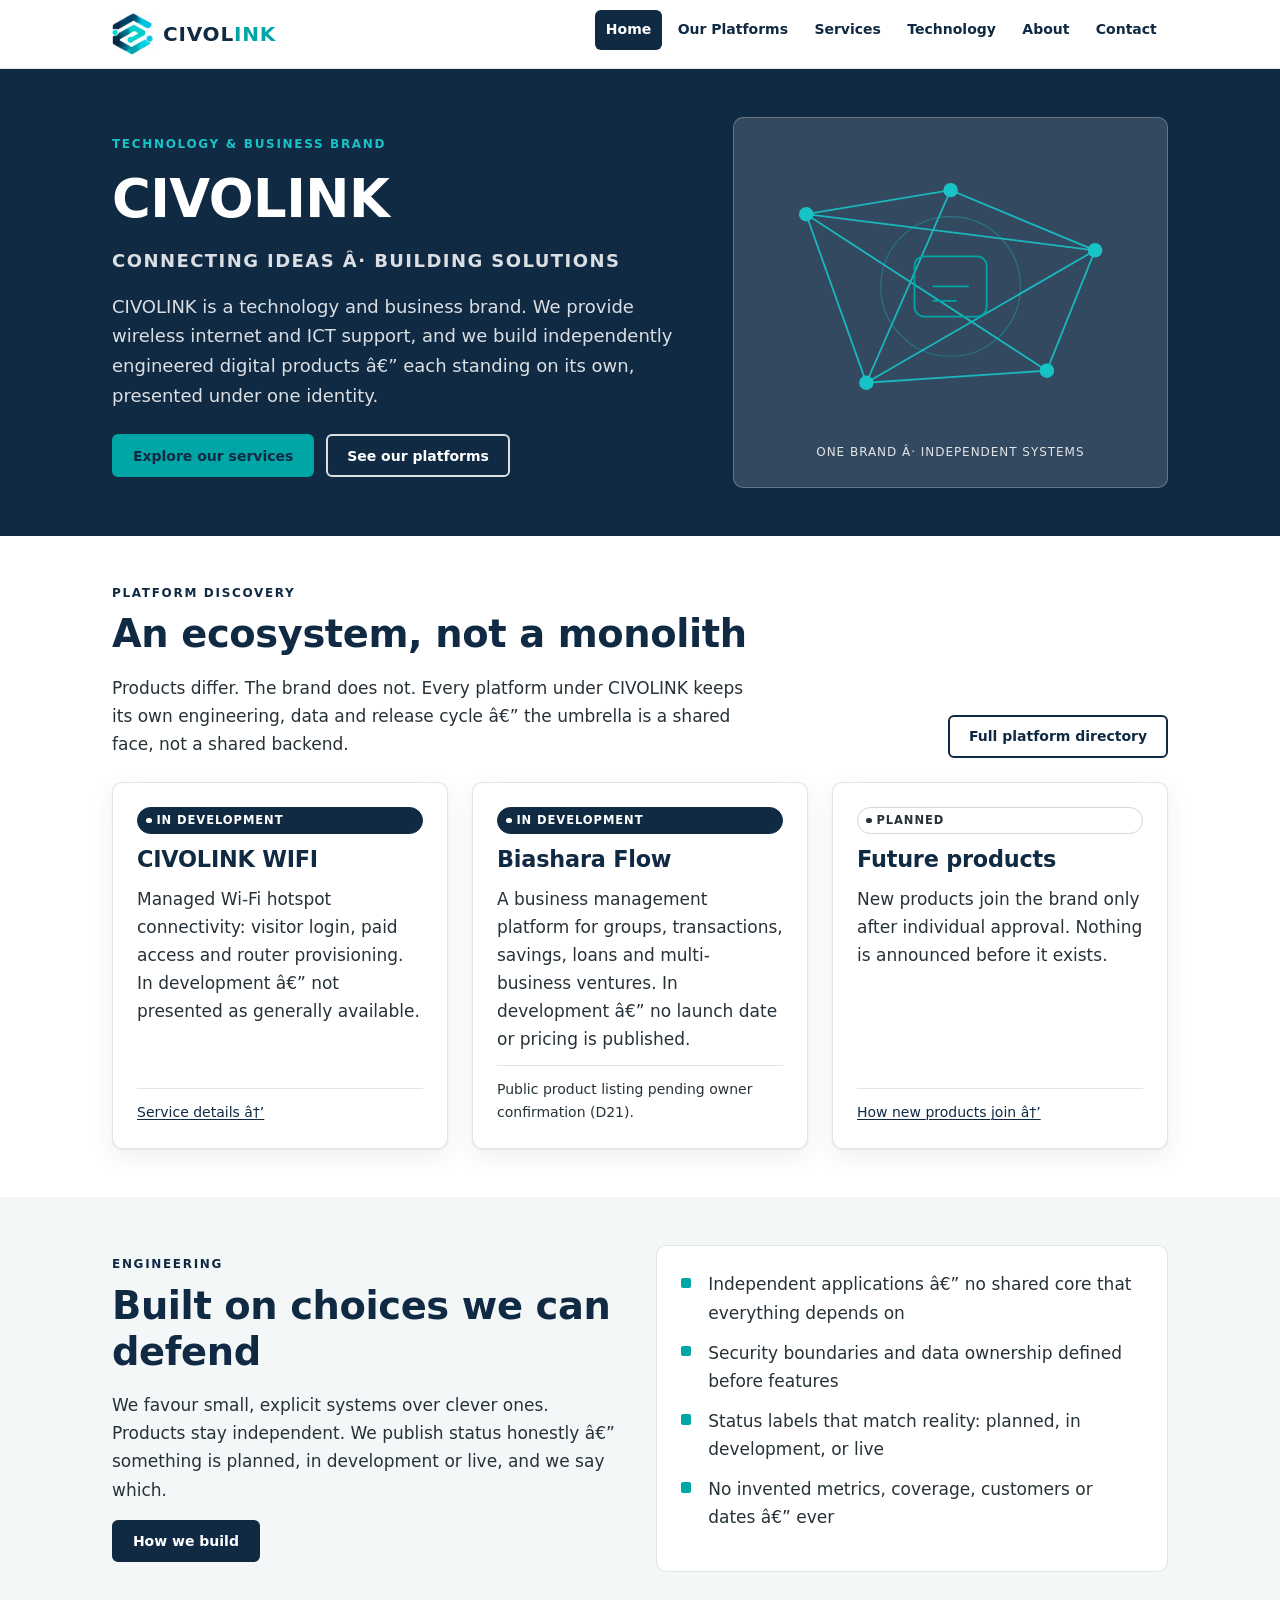
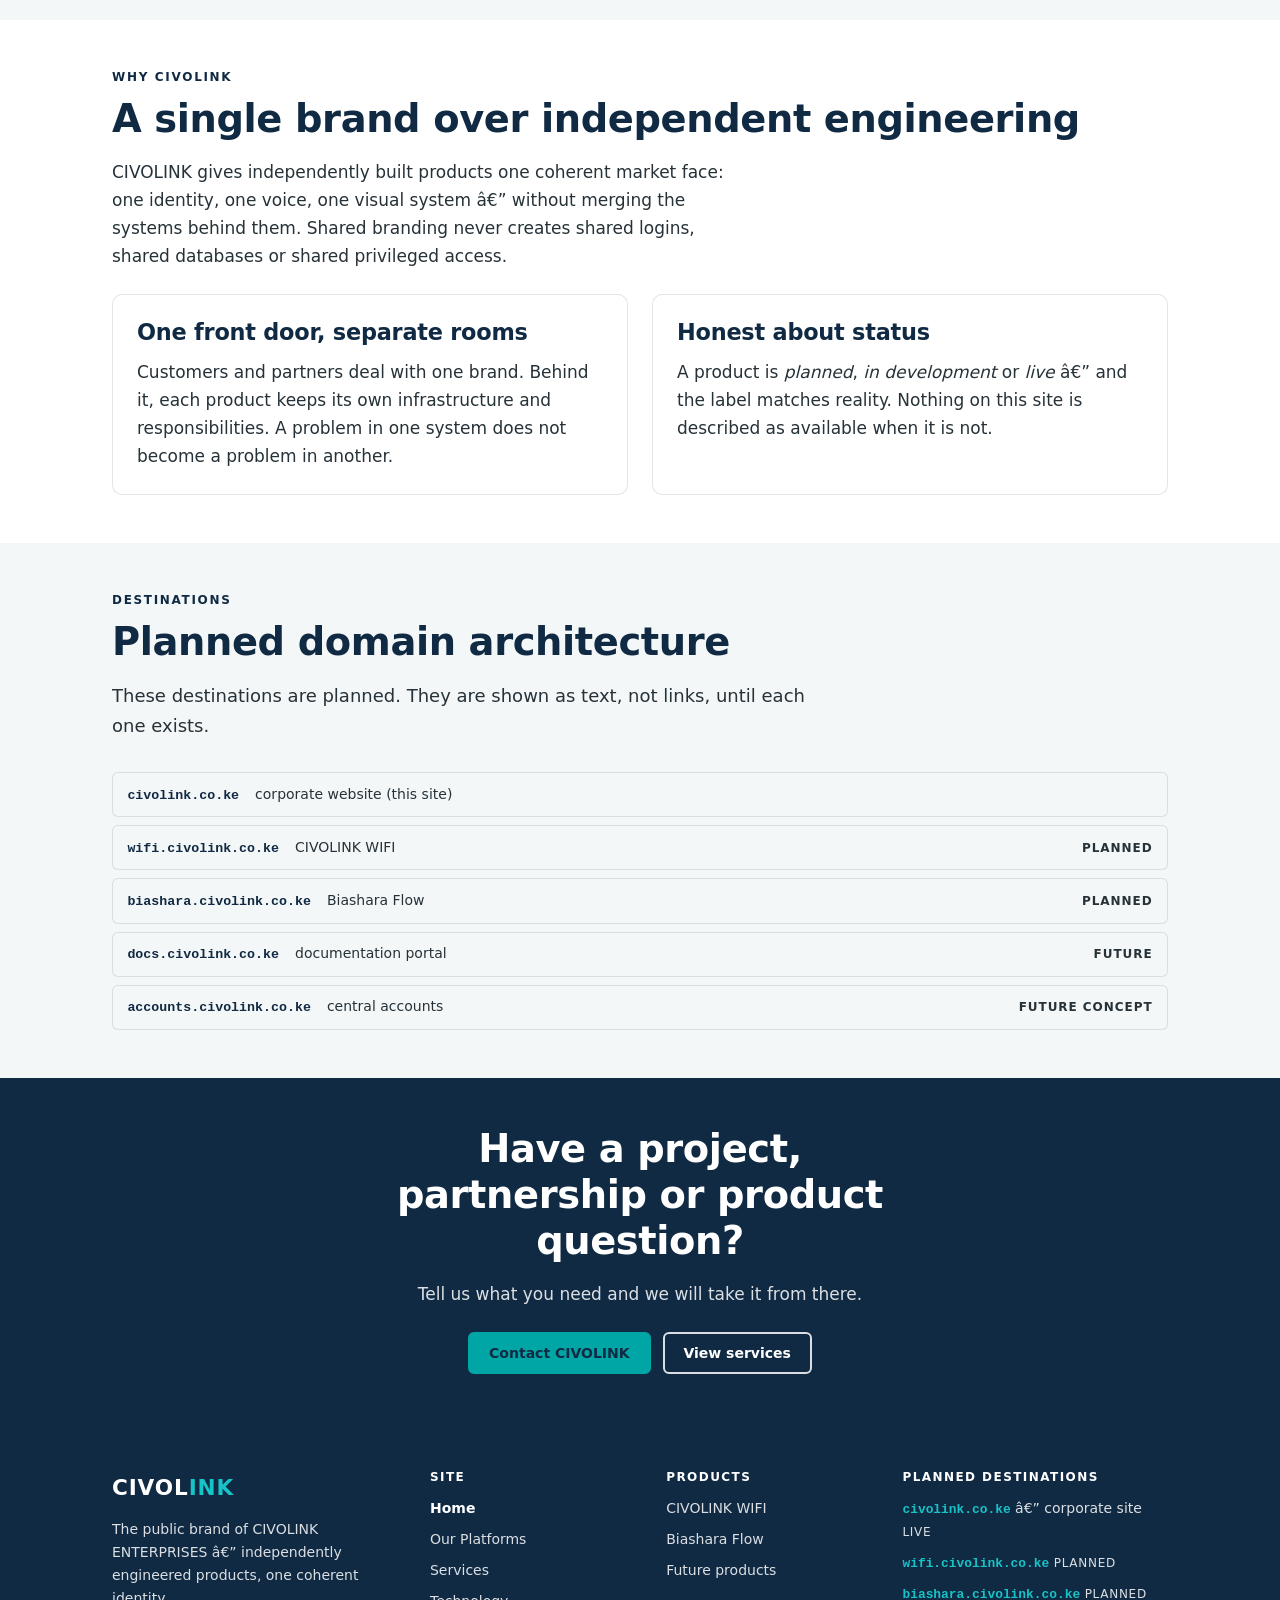
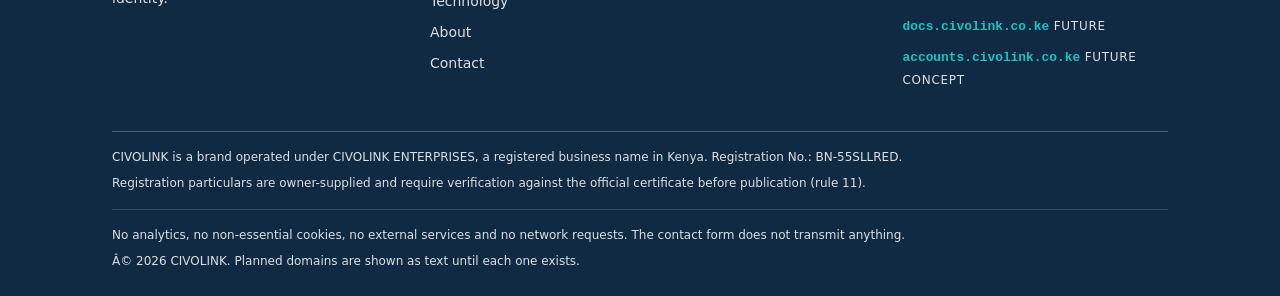
==== website/index.html @ 51e98f4a "Initial commit: CIVOLINK Corporate Website MVP" ====
﻿<!DOCTYPE html>
<!-- 2026-11-16: hostname family updated to the adopted civolink.co.ke base per the D17 adoption addendum (WIFI docs/OWNER_DECISIONS_REGISTER.md); hostnames remain styled text, not links, and no hostname is claimed to resolve. -->
<html lang="en">
<head>
  <meta charset="utf-8">
  <meta name="viewport" content="width=device-width, initial-scale=1">
  <title>CIVOLINK â€” CONNECTING IDEAS Â· BUILDING SOLUTIONS</title>
  <meta name="description" content="CIVOLINK is a technology and business brand: wireless internet and ICT support, plus independently engineered digital products under one coherent identity.">
  <link rel="stylesheet" href="assets/css/styles.css">
</head>
<body>
  <a class="skip-link" href="#main">Skip to content</a>

  <header class="site-header">
    <div class="container site-header__inner">
      <a class="brand" href="index.html">
        <img class="brand__logo" src="assets/logos/CIVOLINK_Mark.png" alt="" width="201" height="206">
        <span class="brand__wordmark">CIVOL<span>INK</span></span>
      </a>
      <button class="nav-toggle" type="button" data-nav-toggle aria-expanded="false" aria-controls="primary-nav">
        <span></span><span></span><span></span>
        <span class="visually-hidden">Menu</span>
      </button>
      <nav class="site-nav" id="primary-nav" aria-label="Primary">
        <ul>
          <li><a href="index.html" aria-current="page">Home</a></li>
          <li><a href="our-platforms.html">Our Platforms</a></li>
          <li><a href="services.html">Services</a></li>
          <li><a href="technology.html">Technology</a></li>
          <li><a href="about.html">About</a></li>
          <li><a href="contact.html">Contact</a></li>
        </ul>
      </nav>
    </div>
  </header>

  <main id="main" tabindex="-1">

    <!-- ============ HERO ============ -->
    <section class="hero hero--navy" aria-labelledby="hero-title">
      <div class="container hero__grid">
        <div>
          <span class="hero__eyebrow">Technology &amp; business brand</span>
          <h1 id="hero-title">CIVOLINK</h1>
          <p class="hero__tagline">CONNECTING IDEAS Â· BUILDING SOLUTIONS</p>
          <p class="hero__lead">CIVOLINK is a technology and business brand. We provide wireless internet and ICT support, and we build independently engineered digital products â€” each standing on its own, presented under one identity.</p>
          <div class="hero__actions">
            <a class="btn btn--accent" href="services.html">Explore our services</a>
            <a class="btn btn--ghost-light" href="our-platforms.html">See our platforms</a>
          </div>
        </div>
        <div class="hero__panel" aria-hidden="true">
          <!-- decorative network motif (abstract geometry â€” not logo artwork) -->
          <svg viewBox="0 0 320 240" role="presentation" focusable="false" style="width:100%;height:auto;display:block;">
            <g fill="none" stroke="#18C3C8" stroke-width="1.5" opacity="0.9">
              <path d="M40 60 L160 40 L280 90 L240 190 L90 200 Z"/>
              <path d="M40 60 L240 190 M160 40 L90 200 M280 90 L90 200 M40 60 L280 90"/>
            </g>
            <g fill="#18C3C8">
              <circle cx="40" cy="60" r="6"/><circle cx="160" cy="40" r="6"/>
              <circle cx="280" cy="90" r="6"/><circle cx="240" cy="190" r="6"/>
              <circle cx="90" cy="200" r="6"/>
            </g>
            <g fill="none" stroke="#00A6A6" stroke-width="1.5">
              <rect x="130" y="95" width="60" height="50" rx="8"/>
              <path d="M145 120 h30 M145 132 h20"/>
            </g>
            <circle cx="160" cy="120" r="58" fill="none" stroke="#18C3C8" stroke-width="1" opacity="0.35"/>
          </svg>
          <p class="muted text-center" style="margin:0.75rem 0 0;font-size:0.75rem;letter-spacing:0.08em;text-transform:uppercase;">One brand Â· independent systems</p>
        </div>
      </div>
    </section>

    <!-- ============ ECOSYSTEM ============ -->
    <section class="section" aria-labelledby="eco-title">
      <div class="container">
        <div class="section__head">
          <div>
            <span class="eyebrow">Platform discovery</span>
            <h2 id="eco-title">An ecosystem, not a monolith</h2>
            <p>Products differ. The brand does not. Every platform under CIVOLINK keeps its own engineering, data and release cycle â€” the umbrella is a shared face, not a shared backend.</p>
          </div>
          <a class="btn btn--ghost" href="our-platforms.html">Full platform directory</a>
        </div>
        <div class="grid grid--3">
          <article class="card">
            <span class="badge badge--dev">In development</span>
            <h3>CIVOLINK WIFI</h3>
            <p>Managed Wi-Fi hotspot connectivity: visitor login, paid access and router provisioning. In development â€” not presented as generally available.</p>
            <div class="card__footer"><a href="services.html#civoli-wifi">Service details â†’</a></div>
          </article>
          <article class="card">
            <span class="badge badge--dev">In development</span>
            <h3>Biashara Flow</h3>
            <p>A business management platform for groups, transactions, savings, loans and multi-business ventures. In development â€” no launch date or pricing is published.</p>
            <div class="card__footer"><span class="muted">Public product listing pending owner confirmation (D21).</span></div>
          </article>
          <article class="card">
            <span class="badge badge--planned">Planned</span>
            <h3>Future products</h3>
            <p>New products join the brand only after individual approval. Nothing is announced before it exists.</p>
            <div class="card__footer"><a href="our-platforms.html#future-products">How new products join â†’</a></div>
          </article>
        </div>
      </div>
    </section>

    <!-- ============ ENGINEERING ============ -->
    <section class="section section--cloud" aria-labelledby="tech-title">
      <div class="container split">
        <div>
          <span class="eyebrow">Engineering</span>
          <h2 id="tech-title">Built on choices we can defend</h2>
          <p>We favour small, explicit systems over clever ones. Products stay independent. We publish status honestly â€” something is planned, in development or live, and we say which.</p>
          <a class="btn btn--primary" href="technology.html">How we build</a>
        </div>
        <div class="split__media">
          <ul class="checks">
            <li>Independent applications â€” no shared core that everything depends on</li>
            <li>Security boundaries and data ownership defined before features</li>
            <li>Status labels that match reality: planned, in development, or live</li>
            <li>No invented metrics, coverage, customers or dates â€” ever</li>
          </ul>
        </div>
      </div>
    </section>

    <!-- ============ INDEPENDENCE ============ -->
    <section class="section" aria-labelledby="why-title">
      <div class="container">
        <div class="section__head">
          <div>
            <span class="eyebrow">Why CIVOLINK</span>
            <h2 id="why-title">A single brand over independent engineering</h2>
            <p>CIVOLINK gives independently built products one coherent market face: one identity, one voice, one visual system â€” without merging the systems behind them. Shared branding never creates shared logins, shared databases or shared privileged access.</p>
          </div>
        </div>
        <div class="grid grid--2">
          <article class="card card--flat">
            <h3>One front door, separate rooms</h3>
            <p>Customers and partners deal with one brand. Behind it, each product keeps its own infrastructure and responsibilities. A problem in one system does not become a problem in another.</p>
          </article>
          <article class="card card--flat">
            <h3>Honest about status</h3>
            <p>A product is <em>planned</em>, <em>in development</em> or <em>live</em> â€” and the label matches reality. Nothing on this site is described as available when it is not.</p>
          </article>
        </div>
      </div>
    </section>

    <!-- ============ PLANNED DOMAINS ============ -->
    <section class="section section--cloud" aria-labelledby="domains-title">
      <div class="container">
        <div class="section__intro">
          <span class="eyebrow">Destinations</span>
          <h2 id="domains-title">Planned domain architecture</h2>
          <p>These destinations are planned. They are shown as text, not links, until each one exists.</p>
        </div>
        <ul class="domains">
          <li><code>civolink.co.ke</code> <span>corporate website (this site)</span></li>
          <li><code>wifi.civolink.co.ke</code> <span>CIVOLINK WIFI</span> <span class="domain-state">planned</span></li>
          <li><code>biashara.civolink.co.ke</code> <span>Biashara Flow</span> <span class="domain-state">planned</span></li>
          <li><code>docs.civolink.co.ke</code> <span>documentation portal</span> <span class="domain-state">future</span></li>
          <li><code>accounts.civolink.co.ke</code> <span>central accounts</span> <span class="domain-state">future concept</span></li>
        </ul>
      </div>
    </section>

    <!-- ============ CTA ============ -->
    <section class="cta-band" aria-labelledby="cta-title">
      <div class="container">
        <h2 id="cta-title">Have a project, partnership or product question?</h2>
        <p>Tell us what you need and we will take it from there.</p>
        <div class="cta-band__actions">
          <a class="btn btn--accent" href="contact.html">Contact CIVOLINK</a>
          <a class="btn btn--ghost-light" href="services.html">View services</a>
        </div>
      </div>
    </section>

  </main>

  <footer class="site-footer">
    <div class="container">
      <div class="footer-grid">
        <div class="footer-brand">
          <span class="brand__wordmark">CIVOL<span>INK</span></span>
          <p>The public brand of CIVOLINK ENTERPRISES â€” independently engineered products, one coherent identity.</p>
        </div>
        <div>
          <h3>Site</h3>
          <ul class="footer-links">
            <li><a href="index.html" aria-current="page">Home</a></li>
            <li><a href="our-platforms.html">Our Platforms</a></li>
            <li><a href="services.html">Services</a></li>
            <li><a href="technology.html">Technology</a></li>
            <li><a href="about.html">About</a></li>
            <li><a href="contact.html">Contact</a></li>
          </ul>
        </div>
        <div>
          <h3>Products</h3>
          <ul class="footer-links">
            <li><a href="services.html#civoli-wifi">CIVOLINK WIFI</a></li>
            <li><a href="services.html#biashara-flow">Biashara Flow</a></li>
            <li><a href="services.html#future-products">Future products</a></li>
          </ul>
        </div>
        <div>
          <h3>Planned destinations</h3>
          <ul class="footer-domains">
            <li><span class="domain-ref">civolink.co.ke</span> â€” corporate site <span class="domain-state">live</span></li>
            <li><span class="domain-ref">wifi.civolink.co.ke</span> <span class="domain-state">planned</span></li>
            <li><span class="domain-ref">biashara.civolink.co.ke</span> <span class="domain-state">planned</span></li>
            <li><span class="domain-ref">docs.civolink.co.ke</span> <span class="domain-state">future</span></li>
            <li><span class="domain-ref">accounts.civolink.co.ke</span> <span class="domain-state">future concept</span></li>
          </ul>
        </div>
      </div>
      <div class="footer-identity">
        <p>CIVOLINK is a brand operated under CIVOLINK ENTERPRISES, a registered business name in Kenya. Registration No.: BN-55SLLRED.</p>
        <p>Registration particulars are owner-supplied and require verification against the official certificate before publication (rule 11).</p>
      </div>
      <div class="footer-note">
        <p>No analytics, no non-essential cookies, no external services and no network requests. The contact form does not transmit anything.</p>
        <p>Â© <span data-year>2026</span> CIVOLINK. Planned domains are shown as text until each one exists.</p>
      </div>
    </div>
  </footer>

  <script src="assets/js/main.js"></script>
</body>
</html>
---- website/assets/css/styles.css ----
/* ============================================================
   CIVOLINK corporate website prototype — shared stylesheet
   U-003.0 · docs/umbrella-prototype/
   Palette: brand guidelines §9 (six owner-approved colours only).
   Contrast pairings: brand guidelines §21 (measured ratios).
   Neutrals/opacity: brand guidelines §10.3 (permitted techniques).
   Typography: system stack — no corporate font approved (§15).
   ============================================================ */

:root {
  /* --- approved brand palette (§9) --- */
  --navy: #102A43;
  --teal: #00A6A6;
  --cyan: #18C3C8;
  --graphite: #263238;
  --cloud: #F4F7F8;
  --white: #FFFFFF;

  /* --- permitted neutral/opacity techniques (§10.3) --- */
  --navy-08: rgba(16, 42, 67, 0.08);
  --navy-12: rgba(16, 42, 67, 0.12);
  --navy-40: rgba(16, 42, 67, 0.40);
  --white-85: rgba(255, 255, 255, 0.85); /* secondary text on navy — ~11:1, passes §21 */
  --white-15: rgba(255, 255, 255, 0.15);
  --white-25: rgba(255, 255, 255, 0.25);
  /* single desaturated grey scale derived from Graphite — table rules, disabled, borders only */
  --grey-100: #EEF1F4;
  --grey-200: #E2E7EC;
  --grey-300: #D0D7DE;
  --grey-500: #8A939E;

  /* --- type --- */
  --font-sans: system-ui, -apple-system, "Segoe UI", Roboto, "Helvetica Neue", Arial, sans-serif;
  --fs-xs: 0.75rem;
  --fs-sm: 0.875rem;
  --fs-base: 1.0625rem;
  --fs-md: 1.125rem;
  --fs-lg: clamp(1.2rem, 1.08rem + 0.5vw, 1.4rem);
  --fs-xl: clamp(1.45rem, 1.25rem + 0.9vw, 1.85rem);
  --fs-2xl: clamp(1.7rem, 1.35rem + 1.6vw, 2.4rem);
  --fs-3xl: clamp(2.1rem, 1.55rem + 2.4vw, 3.3rem);

  /* --- space / layout --- */
  --sp-1: 0.25rem;
  --sp-2: 0.5rem;
  --sp-3: 0.75rem;
  --sp-4: 1rem;
  --sp-5: 1.5rem;
  --sp-6: 2rem;
  --sp-7: 3rem;
  --sp-8: 4rem;
  --radius: 10px;
  --radius-sm: 6px;
  --shadow: 0 1px 2px rgba(16, 42, 67, 0.06), 0 8px 24px rgba(16, 42, 67, 0.07);
  --container: 70rem; /* 1120px */
  --header-h: 4.25rem;
}

/* ---------- reset ---------- */
*, *::before, *::after { box-sizing: border-box; }
html { scroll-behavior: smooth; }
@media (prefers-reduced-motion: reduce) {
  html { scroll-behavior: auto; }
  *, *::before, *::after { animation-duration: 0.01ms !important; transition-duration: 0.01ms !important; }
}
body {
  margin: 0;
  font-family: var(--font-sans);
  font-size: var(--fs-base);
  line-height: 1.65;
  color: var(--graphite);
  background: var(--white);
  -webkit-font-smoothing: antialiased;
}
img { max-width: 100%; height: auto; display: block; }
a { color: var(--navy); text-decoration-thickness: 1px; text-underline-offset: 2px; } /* U-003.1: navy (14.64:1) replaces teal (3.00:1) — WCAG 1.4.3 + §21 */
a:hover { color: var(--navy); text-decoration-thickness: 2px; }
h1, h2, h3, h4 { color: var(--navy); line-height: 1.2; margin: 0 0 var(--sp-4); font-weight: 700; letter-spacing: -0.01em; }
h1 { font-size: var(--fs-3xl); }
h2 { font-size: var(--fs-2xl); }
h3 { font-size: var(--fs-xl); }
h4 { font-size: var(--fs-lg); }
p { margin: 0 0 var(--sp-4); }
ul, ol { margin: 0 0 var(--sp-4); padding-left: 1.25em; }
li { margin-bottom: var(--sp-2); }
strong { color: var(--navy); }
.site-footer strong, .cta-band strong, .hero--navy strong,
.section--navy strong, .card--navy strong { color: var(--white); }
hr { border: 0; border-top: 1px solid var(--navy-12); margin: var(--sp-6) 0; }

/* focus: teal ring + navy outline (§21.2 rule 5) */
:focus-visible {
  outline: 2px solid var(--navy);
  outline-offset: 2px;
  box-shadow: 0 0 0 4px rgba(0, 166, 166, 0.55);
  border-radius: 3px;
}

.skip-link {
  position: absolute; left: var(--sp-4); top: -100px; z-index: 200;
  background: var(--navy); color: var(--white);
  padding: var(--sp-2) var(--sp-4); border-radius: 0 0 var(--radius-sm) var(--radius-sm);
  font-weight: 600; text-decoration: none;
}
.skip-link:focus { top: 0; color: var(--white); }

.container { max-width: var(--container); margin-inline: auto; padding-inline: var(--sp-4); }
@media (min-width: 48rem) { .container { padding-inline: var(--sp-6); } }

/* ---------- header / navigation ---------- */
.site-header {
  position: sticky; top: 0; z-index: 100;
  background: var(--white);
  border-bottom: 1px solid var(--navy-12);
}
.site-header__inner {
  display: flex; align-items: center; justify-content: space-between;
  gap: var(--sp-4); min-height: var(--header-h);
}
.brand { display: flex; align-items: center; gap: 0.65rem; text-decoration: none; flex-shrink: 0; }
.brand__logo { height: 2.6rem; width: auto; } /* provisional PNG (white bg blends on white header) */
.brand__wordmark {
  font-weight: 800; font-size: 1.25rem; letter-spacing: 0.04em;
  color: var(--navy); display: none;
}
.brand__wordmark span { color: var(--teal); }
@media (min-width: 30rem) { .brand__wordmark { display: inline; } }

.site-nav ul { display: flex; gap: var(--sp-1); list-style: none; margin: 0; padding: 0; }
.site-nav a {
  display: block; padding: 0.5rem 0.7rem; border-radius: var(--radius-sm);
  color: var(--navy); text-decoration: none; font-weight: 600; font-size: var(--fs-sm);
}
.site-nav a:hover { background: var(--navy-08); color: var(--navy); }
.site-nav a[aria-current="page"] { background: var(--navy); color: var(--white); }
.site-nav a[aria-current="page"]:hover { color: var(--white); }

.nav-toggle {
  display: inline-flex; flex-direction: column; justify-content: center; gap: 5px;
  width: 2.75rem; height: 2.75rem; padding: 0.6rem;
  background: var(--cloud); border: 1px solid var(--navy-12); border-radius: var(--radius-sm);
  cursor: pointer;
}
.nav-toggle span { display: block; height: 2px; background: var(--navy); border-radius: 1px; transition: transform .2s, opacity .2s; }
.nav-toggle[aria-expanded="true"] span:nth-child(1) { transform: translateY(7px) rotate(45deg); }
.nav-toggle[aria-expanded="true"] span:nth-child(2) { opacity: 0; }
.nav-toggle[aria-expanded="true"] span:nth-child(3) { transform: translateY(-7px) rotate(-45deg); }

@media (max-width: 51.99rem) {
  .site-nav {
    position: absolute; left: 0; right: 0; top: 100%;
    background: var(--white); border-bottom: 1px solid var(--navy-12);
    box-shadow: var(--shadow);
    display: none;
  }
  .site-nav.is-open { display: block; }
  .site-nav ul { flex-direction: column; gap: 0; padding: var(--sp-2) var(--sp-4) var(--sp-4); }
  .site-nav a { padding: 0.8rem 0.75rem; font-size: var(--fs-base); }
}
@media (min-width: 52rem) {
  .nav-toggle { display: none; }
}

/* ---------- hero variants ---------- */
.hero { padding: var(--sp-7) 0; position: relative; overflow: hidden; }
.hero--navy { background: var(--navy); color: var(--white); }
.hero--navy h1, .hero--navy h2 { color: var(--white); }
.hero--navy p { color: var(--white-85); }
.hero--light { background: var(--cloud); border-bottom: 1px solid var(--navy-12); }
.hero__grid { display: grid; gap: var(--sp-6); align-items: center; }
@media (min-width: 52rem) {
  .hero__grid { grid-template-columns: 1.15fr 0.85fr; }
  .hero--single .hero__grid { grid-template-columns: 1fr; max-width: 46rem; }
}
.hero__eyebrow {
  display: inline-block; font-size: var(--fs-xs); font-weight: 700;
  letter-spacing: 0.14em; text-transform: uppercase; color: var(--cyan);
  margin-bottom: var(--sp-3);
}
.hero--light .hero__eyebrow { color: var(--navy); } /* U-003.1: navy on cloud 13.6:1 replaces teal 2.79:1 */
.hero__tagline {
  font-size: var(--fs-md); font-weight: 700; letter-spacing: 0.08em;
  color: var(--cyan); margin: var(--sp-3) 0 var(--sp-4);
}
.hero--light .hero__tagline { color: var(--navy); }
.hero__lead { font-size: var(--fs-md); max-width: 38rem; }
.hero__actions { display: flex; flex-wrap: wrap; gap: var(--sp-3); margin-top: var(--sp-5); }

/* decorative hero panel (abstract, not logo artwork) */
.hero__panel {
  background: var(--white-15); border: 1px solid var(--white-25);
  border-radius: var(--radius); padding: var(--sp-5);
}
.hero__panel h2, .hero__panel h3 { font-size: var(--fs-md); color: var(--white); margin-bottom: var(--sp-3); }
.hero__panel svg { width: 100%; height: auto; display: block; }
.hero__panel ul { list-style: none; padding: 0; margin: 0; }
.hero__panel li {
  display: flex; justify-content: space-between; align-items: center; gap: var(--sp-3);
  padding: 0.55rem 0; border-bottom: 1px solid var(--white-15); margin: 0;
  font-size: var(--fs-sm); color: var(--white-85);
}
.hero__panel li:last-child { border-bottom: 0; }
.hero__panel li strong { color: var(--white); font-weight: 600; }

/* ---------- sections ---------- */
.section { padding: var(--sp-7) 0; }
.section--cloud { background: var(--cloud); }
.section--navy { background: var(--navy); color: var(--white); }
.section--navy h2, .section--navy h3 { color: var(--white); }
.section--navy p, .section--navy li { color: var(--white-85); }
.section--navy strong { color: var(--white); }
.section__intro { max-width: 44rem; margin-bottom: var(--sp-6); }
.section__intro p { font-size: var(--fs-md); margin-bottom: 0; }
.section__head { display: flex; flex-wrap: wrap; align-items: end; justify-content: space-between; gap: var(--sp-4); margin-bottom: var(--sp-5); }
.section__head p { max-width: 40rem; margin-bottom: 0; }
.eyebrow {
  display: block; font-size: var(--fs-xs); font-weight: 700;
  letter-spacing: 0.14em; text-transform: uppercase; color: var(--navy); /* U-003.1: navy replaces teal on light grounds (§21) */
  margin-bottom: var(--sp-2);
}
.section--navy .eyebrow { color: var(--cyan); }

/* ---------- grids & cards ---------- */
.grid { display: grid; gap: var(--sp-5); }
.grid--2 { grid-template-columns: 1fr; }
.grid--3 { grid-template-columns: 1fr; }
.grid--4 { grid-template-columns: 1fr; }
@media (min-width: 40rem) { .grid--2, .grid--3, .grid--4 { grid-template-columns: repeat(2, 1fr); } }
@media (min-width: 62rem) {
  .grid--3 { grid-template-columns: repeat(3, 1fr); }
  .grid--4 { grid-template-columns: repeat(4, 1fr); }
}

.card {
  background: var(--white); border: 1px solid var(--navy-12);
  border-radius: var(--radius); padding: var(--sp-5);
  display: flex; flex-direction: column; gap: var(--sp-3);
  box-shadow: var(--shadow);
}
.card h3 { font-size: var(--fs-lg); margin: 0; }
.card p { margin: 0; flex-grow: 1; }
.card__meta { font-size: var(--fs-sm); color: var(--graphite); } /* U-003.1: graphite 12.2:1 replaces grey-500 3.1:1 (WCAG 1.4.3; greys = rules/disabled/borders only, §10.3) */
.card--flat { box-shadow: none; }
.card--navy { background: var(--navy); border-color: var(--navy); color: var(--white-85); }
.card--navy h3 { color: var(--white); }
.card__footer { border-top: 1px solid var(--navy-12); padding-top: var(--sp-3); font-size: var(--fs-sm); }
.card--navy .card__footer { border-top-color: var(--white-25); }

/* ---------- split layout ---------- */
.split { display: grid; gap: var(--sp-6); align-items: center; }
@media (min-width: 52rem) { .split { grid-template-columns: 1fr 1fr; } }
.split--wide-left { grid-template-columns: 1fr; }
@media (min-width: 52rem) { .split--wide-left { grid-template-columns: 1.2fr 0.8fr; } }
.split__media {
  background: var(--cloud); border: 1px solid var(--navy-12);
  border-radius: var(--radius); padding: var(--sp-5);
}
.section--cloud .split__media { background: var(--white); }
.section--navy .split__media { background: var(--white-15); border-color: var(--white-25); }

/* ---------- badges (§21.2 rule 6: verified pairings) ---------- */
.badge {
  display: inline-flex; align-items: center; gap: 0.4em;
  font-size: 0.72rem; font-weight: 700; letter-spacing: 0.08em; text-transform: uppercase;
  padding: 0.28em 0.7em; border-radius: 999px; white-space: nowrap;
  border: 1px solid transparent;
}
.badge::before { content: ""; width: 0.5em; height: 0.5em; border-radius: 50%; background: currentColor; }
/* Navy bg + White text = 14.64:1 */
.badge--dev { background: var(--navy); color: var(--white); border-color: var(--navy); }
/* Navy@8% bg + Navy text = ~13:1 */
.badge--prep { background: var(--navy-08); color: var(--navy); border-color: var(--navy-40); }
/* White bg + Graphite text = 13.16:1, neutral border */
.badge--planned { background: var(--white); color: var(--graphite); border-color: var(--grey-300); }
/* White bg + Graphite text, dashed border */
.badge--future { background: var(--white); color: var(--graphite); border-color: var(--grey-300); border-style: dashed; }
.section--navy .badge--planned,
.hero--navy .badge--planned { background: var(--white-15); color: var(--white); border-color: var(--white-25); }
.section--navy .badge--future,
.hero--navy .badge--future { background: transparent; color: var(--white-85); border-color: var(--white-25); border-style: dashed; }

/* ---------- buttons ---------- */
.btn {
  display: inline-flex; align-items: center; justify-content: center; gap: 0.5em;
  padding: 0.72em 1.35em; border-radius: var(--radius-sm);
  font-weight: 700; font-size: var(--fs-sm); text-decoration: none;
  border: 2px solid transparent; cursor: pointer; line-height: 1.3;
  transition: background .15s, color .15s, border-color .15s;
}
/* Navy bg + White text = 14.64:1 */
.btn--primary { background: var(--navy); color: var(--white); border-color: var(--navy); }
.btn--primary:hover { background: #0a1e33; color: var(--white); border-color: #0a1e33; }
/* Teal bg + Navy text = 4.88:1 (§21) */
.btn--accent { background: var(--teal); color: var(--navy); border-color: var(--teal); }
.btn--accent:hover { background: var(--cyan); color: var(--navy); border-color: var(--cyan); }
/* outline on light */
.btn--ghost { background: transparent; color: var(--navy); border-color: var(--navy); }
.btn--ghost:hover { background: var(--navy); color: var(--white); }
/* on navy grounds */
.btn--on-navy { background: var(--white); color: var(--navy); border-color: var(--white); }
.btn--on-navy:hover { background: var(--cyan); color: var(--navy); border-color: var(--cyan); }
.btn--ghost-light { background: transparent; color: var(--white); border-color: var(--white-85); }
.btn--ghost-light:hover { background: var(--white); color: var(--navy); }
.btn[aria-disabled="true"], .btn:disabled { opacity: 0.55; cursor: not-allowed; }

/* ---------- notice / callout ---------- */
.notice {
  background: var(--cloud); border: 1px solid var(--navy-12);
  border-left: 4px solid var(--teal);
  border-radius: var(--radius-sm);
  padding: var(--sp-4) var(--sp-5);
  font-size: var(--fs-sm);
}
.notice p:last-child { margin-bottom: 0; }
.notice--draft { border-left-color: var(--navy); background: var(--navy-08); }
.notice--restrict { border-left-color: var(--grey-500); background: var(--grey-100); }
.notice--prototype { border-left-color: var(--cyan); background: var(--white); border: 1px dashed var(--navy-40); border-left: 4px solid var(--cyan); }
.section--navy .notice, .hero--navy .notice {
  background: var(--white-15); border-color: var(--white-25); color: var(--white-85);
}
.draft-tag {
  display: inline-block; font-size: 0.68rem; font-weight: 800; letter-spacing: 0.1em;
  text-transform: uppercase; color: var(--navy); background: var(--navy-08);
  border: 1px solid var(--navy-40); border-radius: 4px; padding: 0.15em 0.5em;
  vertical-align: middle; margin-left: 0.5em;
}

/* ---------- tables ---------- */
.table-wrap { overflow-x: auto; border: 1px solid var(--navy-12); border-radius: var(--radius); background: var(--white); }
table.data { width: 100%; border-collapse: collapse; font-size: var(--fs-sm); }
table.data caption { text-align: left; padding: var(--sp-4) var(--sp-4) 0; font-weight: 700; color: var(--navy); }
table.data th, table.data td { text-align: left; padding: 0.8rem 1rem; border-bottom: 1px solid var(--grey-200); vertical-align: top; }
table.data thead th { background: var(--cloud); color: var(--navy); font-size: var(--fs-xs); letter-spacing: 0.06em; text-transform: uppercase; }
table.data tbody tr:last-child th, table.data tbody tr:last-child td { border-bottom: 0; }
table.data tbody tr:hover { background: var(--navy-08); }
table.data td strong, table.data th[scope="row"] { color: var(--navy); }
th[scope="row"] { font-weight: 700; }

/* stacked table on small screens */
@media (max-width: 40rem) {
  table.data.stackable thead { position: absolute; width: 1px; height: 1px; overflow: hidden; clip: rect(0 0 0 0); }
  table.data.stackable tr { display: block; border-bottom: 2px solid var(--navy-12); padding: var(--sp-3) 0; }
  table.data.stackable td, table.data.stackable th[scope="row"] {
    display: grid; grid-template-columns: 8.5rem 1fr; gap: var(--sp-3);
    border: 0; padding: 0.35rem var(--sp-4);
  }
  table.data.stackable td::before, table.data.stackable th[scope="row"]::before {
    content: attr(data-label); font-weight: 700; color: var(--navy);
    font-size: var(--fs-xs); text-transform: uppercase; letter-spacing: 0.05em;
  }
}

/* ---------- stage key ---------- */
.stage-key { display: flex; flex-wrap: wrap; gap: var(--sp-4); list-style: none; padding: 0; margin: var(--sp-4) 0 0; font-size: var(--fs-sm); }
.stage-key li { display: flex; align-items: center; gap: 0.5rem; margin: 0; }

/* ---------- principles (technology) ---------- */
.principles { list-style: none; padding: 0; margin: 0; counter-reset: principle; }
.principles > li {
  counter-increment: principle;
  display: grid; gap: var(--sp-3);
  padding: var(--sp-5) 0;
  border-bottom: 1px solid var(--navy-12);
  margin: 0;
}
.principles > li:last-child { border-bottom: 0; }
@media (min-width: 48rem) {
  .principles > li { grid-template-columns: 4.5rem 1fr; gap: var(--sp-5); align-items: start; }
}
.principles > li::before {
  content: counter(principle, decimal-leading-zero);
  font-weight: 800; font-size: var(--fs-xl); color: var(--teal);
  line-height: 1; letter-spacing: -0.02em;
}
.principles h3 { margin-bottom: var(--sp-2); }
.principles p { margin-bottom: 0; max-width: 46rem; }

/* ---------- values (about) ---------- */
.values { list-style: none; padding: 0; margin: 0; }
.values li {
  display: grid; gap: var(--sp-2) var(--sp-5);
  padding: var(--sp-4) 0; border-bottom: 1px solid var(--navy-12); margin: 0;
}
@media (min-width: 48rem) { .values li { grid-template-columns: 14rem 1fr; } }
.values li:last-child { border-bottom: 0; }
.values strong { font-size: var(--fs-md); }

/* ---------- domain list (styled text, never links) ---------- */
.domains { list-style: none; padding: 0; margin: 0; display: grid; gap: var(--sp-2); }
.domains li {
  display: flex; flex-wrap: wrap; align-items: baseline; gap: 0.5rem 1rem;
  margin: 0; padding: 0.6rem 0.9rem;
  background: var(--cloud); border: 1px solid var(--navy-12); border-radius: var(--radius-sm);
  font-size: var(--fs-sm);
}
.section--navy .domains li, .hero--navy .domains li {
  background: var(--white-15); border-color: var(--white-25); color: var(--white-85);
}
.domains code, .domain-ref {
  font-family: ui-monospace, SFMono-Regular, Menlo, Consolas, monospace;
  font-weight: 700; color: var(--navy); font-size: 0.95em;
}
.section--navy .domains code, .hero--navy .domains code { color: var(--cyan); }
.domains .domain-state { margin-left: auto; font-size: var(--fs-xs); font-weight: 700; letter-spacing: 0.08em; text-transform: uppercase; color: var(--graphite); } /* U-003.1: graphite replaces grey-500 */
.section--navy .domains .domain-state, .hero--navy .domains .domain-state { color: var(--white-85); }

/* ---------- CTA band ---------- */
.cta-band { background: var(--navy); color: var(--white); padding: var(--sp-7) 0; text-align: center; }
.cta-band h2 { color: var(--white); max-width: 34rem; margin-inline: auto; }
.cta-band p { color: var(--white-85); max-width: 34rem; margin-inline: auto; }
.cta-band__actions { display: flex; flex-wrap: wrap; gap: var(--sp-3); justify-content: center; margin-top: var(--sp-5); }

/* ---------- forms ---------- */
.form-card {
  background: var(--white); border: 1px solid var(--navy-12);
  border-radius: var(--radius); padding: var(--sp-5); box-shadow: var(--shadow);
}
.form-grid { display: grid; gap: var(--sp-4); }
@media (min-width: 40rem) { .form-grid .form-row--2 { grid-template-columns: 1fr 1fr; display: grid; gap: var(--sp-4); } }
.field { display: flex; flex-direction: column; gap: 0.35rem; }
.field label { font-weight: 700; font-size: var(--fs-sm); color: var(--navy); }
.field .req { color: var(--navy); }
.field input, .field select, .field textarea {
  font: inherit; color: var(--graphite);
  background: var(--white); border: 1px solid var(--grey-300);
  border-radius: var(--radius-sm); padding: 0.65rem 0.8rem;
  width: 100%;
}
.field input:focus, .field select:focus, .field textarea:focus {
  border-color: var(--teal); outline: 2px solid var(--navy); outline-offset: 1px;
}
.field textarea { min-height: 8.5rem; resize: vertical; }
.field .hint { font-size: var(--fs-xs); color: var(--graphite); } /* U-003.1: graphite replaces grey-500 */
.field .error { font-size: var(--fs-xs); color: var(--navy); font-weight: 700; display: none; }
.field.has-error input, .field.has-error select, .field.has-error textarea { border-color: var(--navy); border-width: 2px; }
.field.has-error .error { display: block; }
.form-privacy { font-size: var(--fs-xs); color: var(--graphite); margin: var(--sp-3) 0 0; } /* U-003.1: graphite replaces grey-500 */
.form-status {
  display: none; margin-top: var(--sp-4);
  background: var(--navy-08); border: 1px solid var(--navy-40);
  border-left: 4px solid var(--teal); border-radius: var(--radius-sm);
  padding: var(--sp-4); font-size: var(--fs-sm); color: var(--navy);
}
.form-status.is-visible { display: block; }
.form-status strong { display: block; margin-bottom: 0.3rem; }

/* ---------- placeholder tokens (content package §5.5) ---------- */
.placeholder {
  font-family: ui-monospace, SFMono-Regular, Menlo, Consolas, monospace;
  font-size: var(--fs-xs); font-weight: 700; letter-spacing: 0.02em;
  color: var(--navy); background: var(--navy-08);
  border: 1px dashed var(--navy-40); border-radius: 4px;
  padding: 0.3em 0.6em; display: inline-block;
}

/* ---------- identity block ---------- */
.identity-block {
  background: var(--cloud); border: 1px solid var(--navy-12);
  border-radius: var(--radius); padding: var(--sp-5);
  align-self: start;
}
.identity-block p { font-size: var(--fs-sm); margin-bottom: var(--sp-2); }
.identity-block p:last-child { margin-bottom: 0; }

/* ---------- footer ---------- */
.site-footer { background: var(--navy); color: var(--white-85); padding: var(--sp-7) 0 var(--sp-5); font-size: var(--fs-sm); }
.site-footer h3 { color: var(--white); font-size: var(--fs-xs); letter-spacing: 0.12em; text-transform: uppercase; margin-bottom: var(--sp-3); } /* U-003.1: h3 (with matching HTML) fixes h2→h4 heading-level skip; visual identical */
.footer-grid { display: grid; gap: var(--sp-6); grid-template-columns: 1fr; }
@media (min-width: 40rem) { .footer-grid { grid-template-columns: repeat(2, 1fr); } }
@media (min-width: 62rem) { .footer-grid { grid-template-columns: 1.4fr 1fr 1fr 1.3fr; } }
.footer-brand { display: flex; flex-direction: column; gap: var(--sp-3); }
.footer-brand .brand__wordmark { color: var(--white); display: inline; font-size: 1.35rem; }
.footer-brand .brand__wordmark span { color: var(--cyan); }
.footer-brand p { margin: 0; max-width: 26rem; }
.footer-links { list-style: none; padding: 0; margin: 0; }
.footer-links li { margin-bottom: 0.5rem; }
.footer-links a { color: var(--white-85); text-decoration: none; }
.footer-links a:hover { color: var(--cyan); text-decoration: underline; }
.footer-links a[aria-current="page"] { color: var(--white); font-weight: 700; }
.footer-domains { list-style: none; padding: 0; margin: 0; }
.footer-domains li { margin-bottom: 0.5rem; color: var(--white-85); }
.footer-domains .domain-ref { color: var(--cyan); font-size: 0.92em; }
.footer-domains .domain-state { color: var(--white-85); font-size: var(--fs-xs); letter-spacing: 0.06em; text-transform: uppercase; }
.footer-identity {
  margin-top: var(--sp-6); padding-top: var(--sp-4);
  border-top: 1px solid var(--white-25);
  font-size: var(--fs-xs); color: var(--white-85);
}
.footer-identity p { margin-bottom: 0.35rem; }
.footer-note {
  margin-top: var(--sp-4); padding-top: var(--sp-4);
  border-top: 1px solid var(--white-15);
  font-size: var(--fs-xs); color: var(--white-85);
}
.footer-note p { margin-bottom: 0.35rem; }

/* ---------- utilities ---------- */
.mt-0 { margin-top: 0; }
.mb-0 { margin-bottom: 0; }
.text-center { text-align: center; }
.visually-hidden {
  position: absolute; width: 1px; height: 1px; overflow: hidden;
  clip: rect(0 0 0 0); white-space: nowrap; border: 0;
}
.mono { font-family: ui-monospace, SFMono-Regular, Menlo, Consolas, monospace; font-size: 0.95em; }
.lead { font-size: var(--fs-md); }
.muted { color: var(--graphite); font-size: var(--fs-sm); } /* U-003.1: graphite 12.2–13.2:1 replaces grey-500 3.1:1 (WCAG 1.4.3; §10.3 greys not for text) */
.section--navy .muted, .hero--navy .muted { color: var(--white-85); }
ul.checks { list-style: none; padding: 0; }
ul.checks li {
  padding-left: 1.6em; position: relative; margin-bottom: var(--sp-3);
}
ul.checks li::before {
  content: ""; position: absolute; left: 0; top: 0.45em;
  width: 0.6em; height: 0.6em; border-radius: 2px;
  background: var(--teal);
}
.section--navy ul.checks li::before { background: var(--cyan); }

/* print: keep it sane */
@media print {
  .site-header, .nav-toggle, .cta-band, .site-footer { position: static; }
  .hero--navy, .section--navy, .cta-band, .site-footer { background: var(--white) !important; color: var(--graphite) !important; }
}
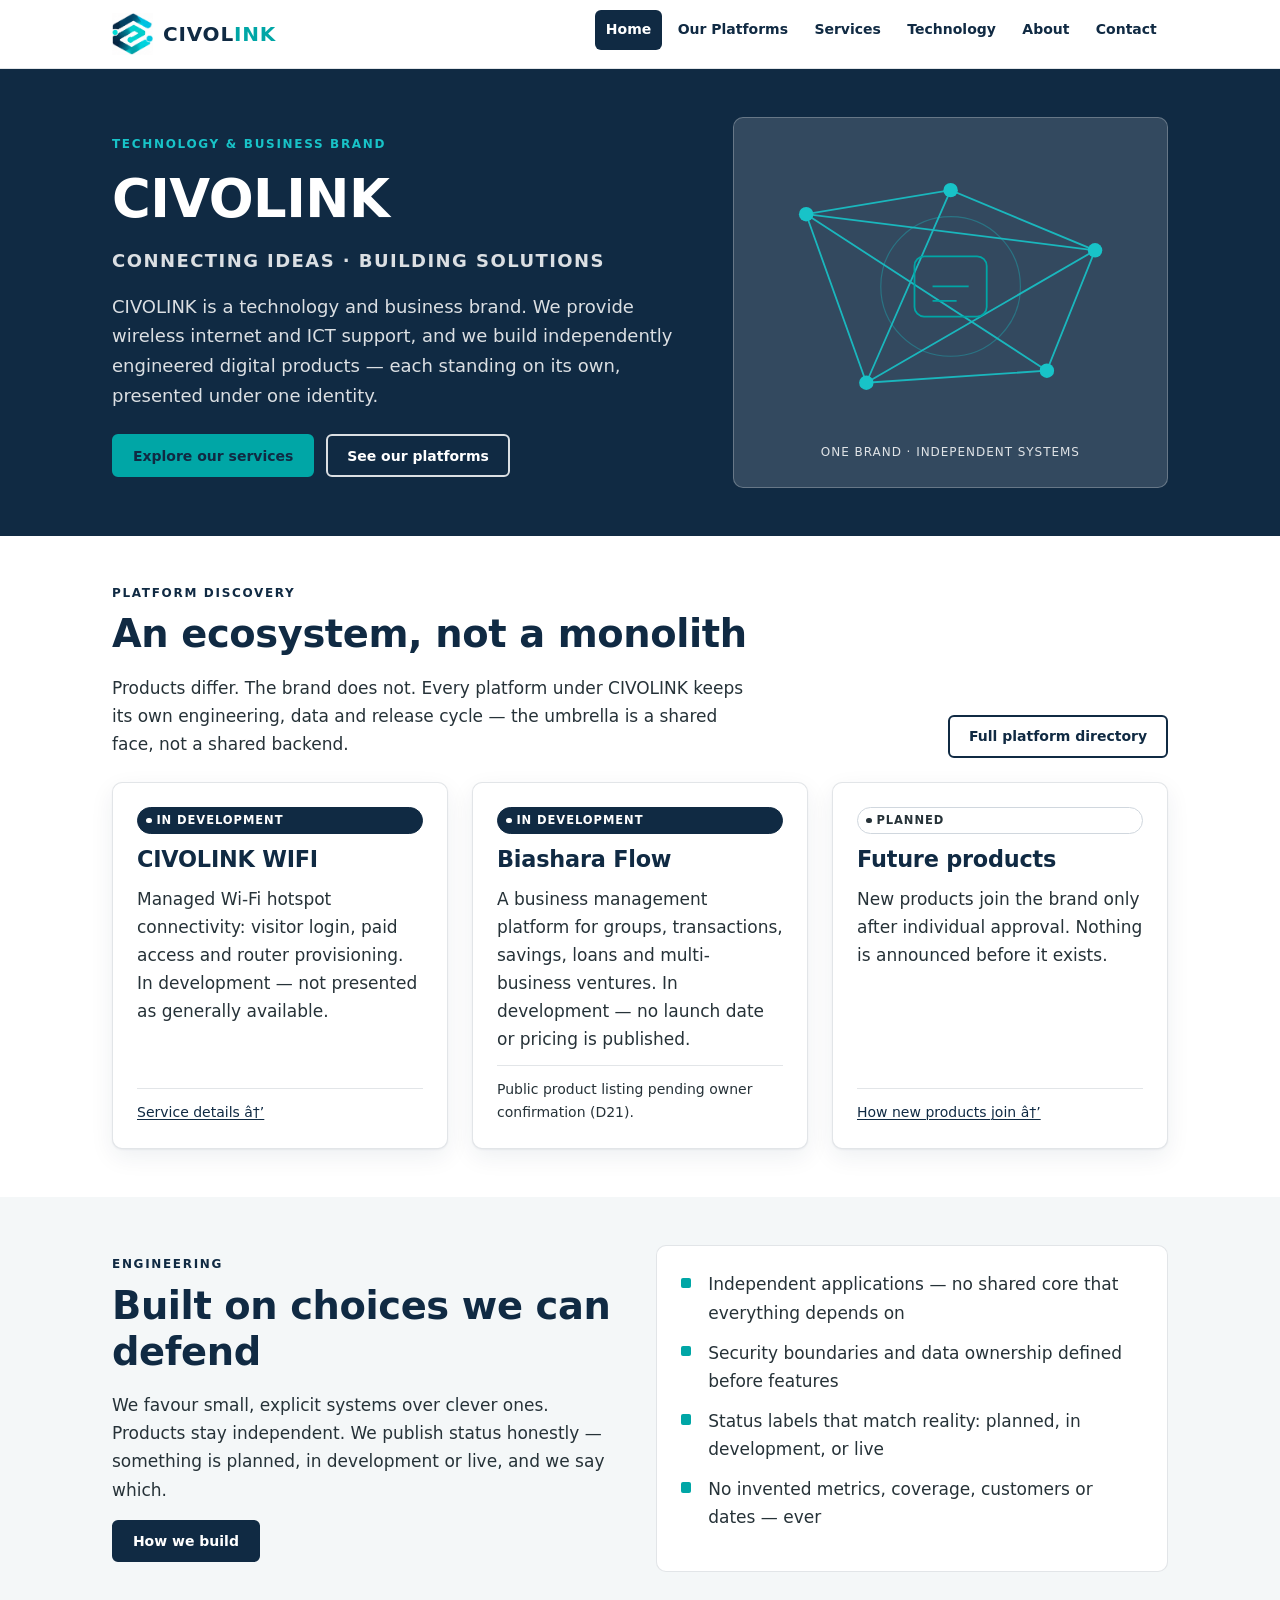
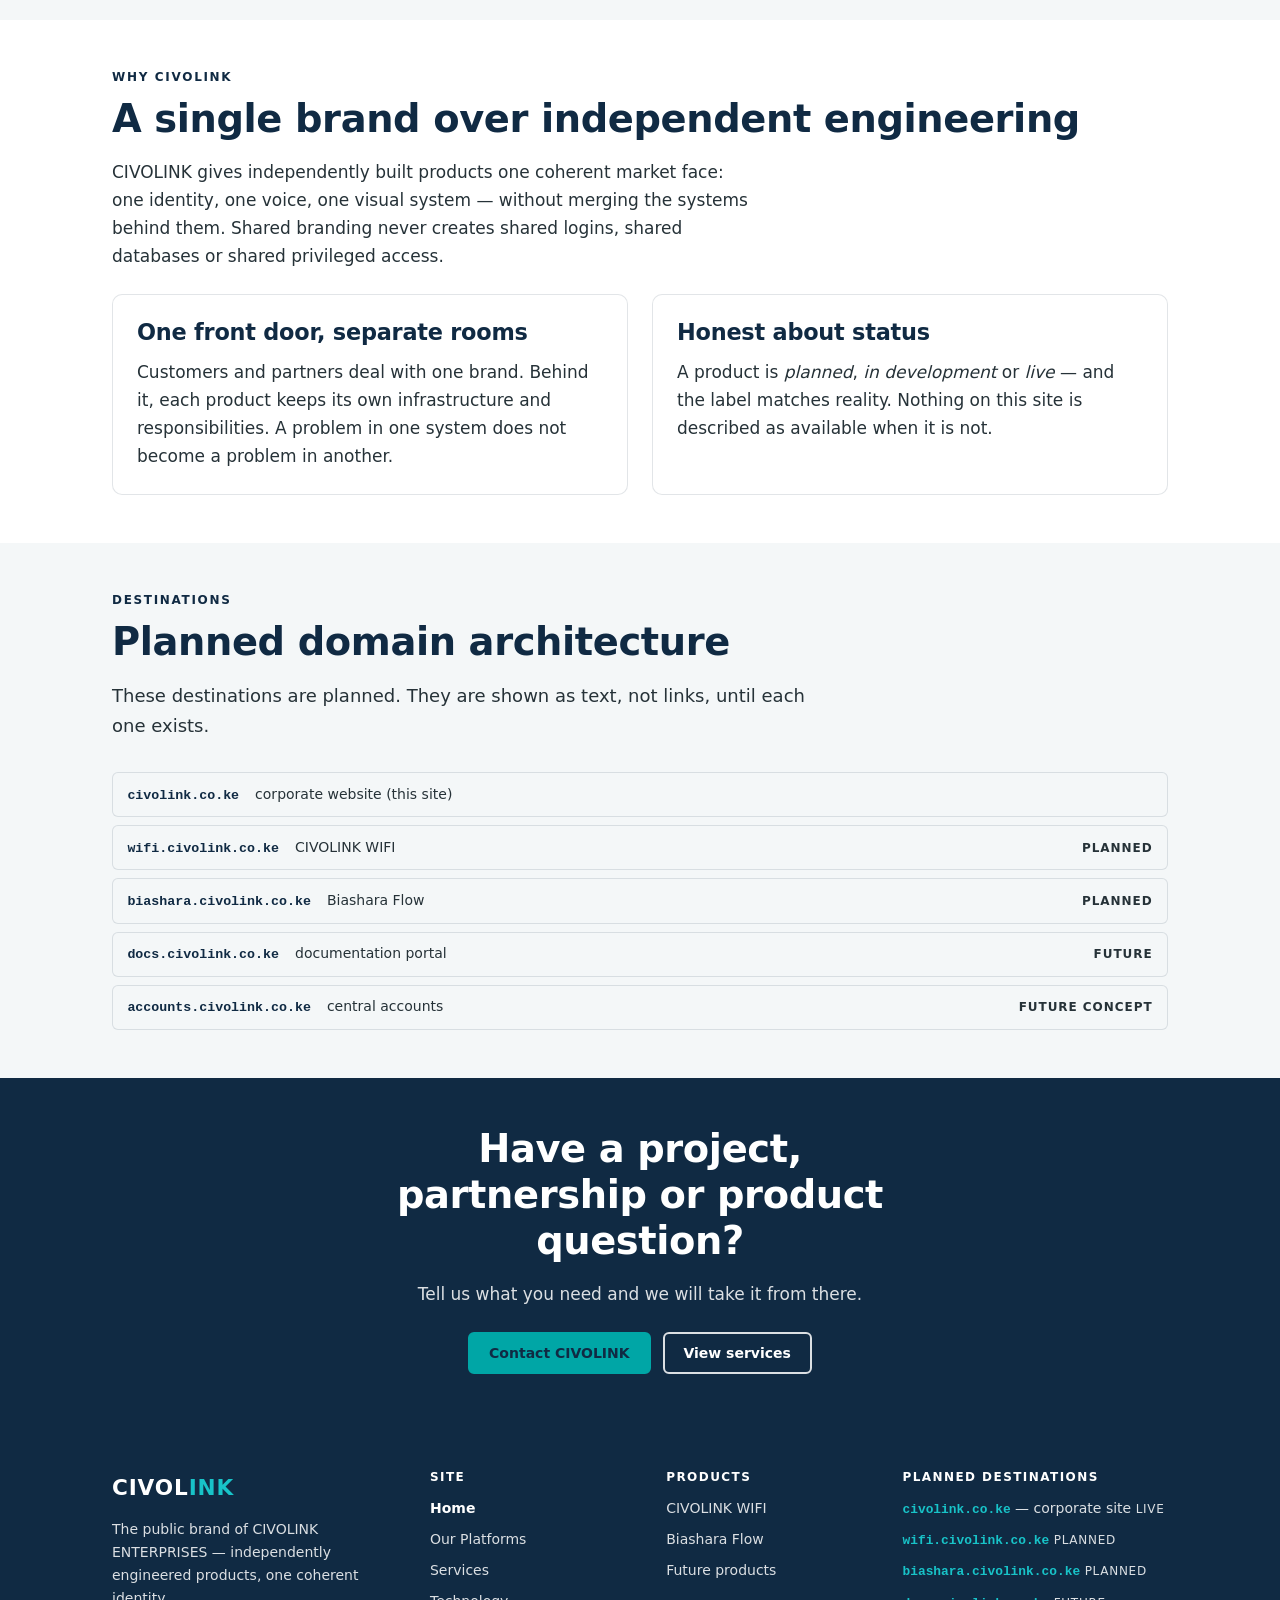
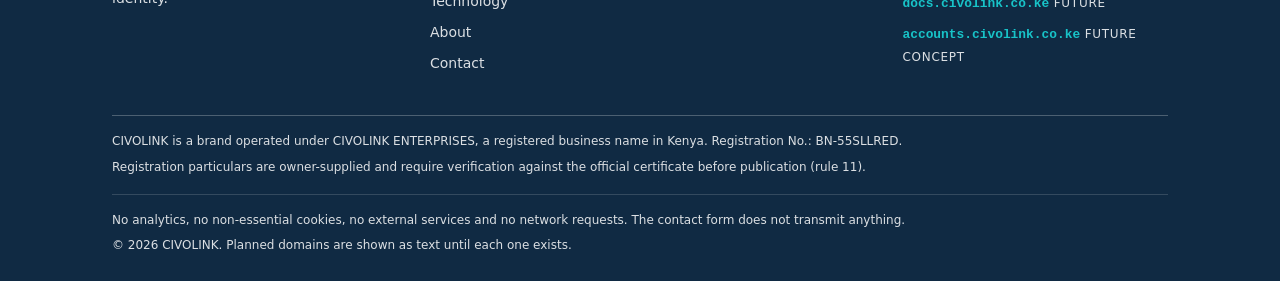
==== commit a54d0a82: "Fix UTF-8 mojibake across corporate website pages and sync release inventory" ====
--- a/website/index.html
+++ b/website/index.html
@@ -1,10 +1,10 @@
-﻿<!DOCTYPE html>
+<!DOCTYPE html>
 <!-- 2026-11-16: hostname family updated to the adopted civolink.co.ke base per the D17 adoption addendum (WIFI docs/OWNER_DECISIONS_REGISTER.md); hostnames remain styled text, not links, and no hostname is claimed to resolve. -->
 <html lang="en">
 <head>
-  <meta charset="utf-8">
+  <meta charset="UTF-8">
   <meta name="viewport" content="width=device-width, initial-scale=1">
-  <title>CIVOLINK â€” CONNECTING IDEAS Â· BUILDING SOLUTIONS</title>
+  <title>CIVOLINK — CONNECTING IDEAS · BUILDING SOLUTIONS</title>
   <meta name="description" content="CIVOLINK is a technology and business brand: wireless internet and ICT support, plus independently engineered digital products under one coherent identity.">
   <link rel="stylesheet" href="assets/css/styles.css">
 </head>
@@ -42,15 +42,15 @@
         <div>
           <span class="hero__eyebrow">Technology &amp; business brand</span>
           <h1 id="hero-title">CIVOLINK</h1>
-          <p class="hero__tagline">CONNECTING IDEAS Â· BUILDING SOLUTIONS</p>
-          <p class="hero__lead">CIVOLINK is a technology and business brand. We provide wireless internet and ICT support, and we build independently engineered digital products â€” each standing on its own, presented under one identity.</p>
+          <p class="hero__tagline">CONNECTING IDEAS · BUILDING SOLUTIONS</p>
+          <p class="hero__lead">CIVOLINK is a technology and business brand. We provide wireless internet and ICT support, and we build independently engineered digital products — each standing on its own, presented under one identity.</p>
           <div class="hero__actions">
             <a class="btn btn--accent" href="services.html">Explore our services</a>
             <a class="btn btn--ghost-light" href="our-platforms.html">See our platforms</a>
           </div>
         </div>
         <div class="hero__panel" aria-hidden="true">
-          <!-- decorative network motif (abstract geometry â€” not logo artwork) -->
+          <!-- decorative network motif (abstract geometry — not logo artwork) -->
           <svg viewBox="0 0 320 240" role="presentation" focusable="false" style="width:100%;height:auto;display:block;">
             <g fill="none" stroke="#18C3C8" stroke-width="1.5" opacity="0.9">
               <path d="M40 60 L160 40 L280 90 L240 190 L90 200 Z"/>
@@ -67,7 +67,7 @@
             </g>
             <circle cx="160" cy="120" r="58" fill="none" stroke="#18C3C8" stroke-width="1" opacity="0.35"/>
           </svg>
-          <p class="muted text-center" style="margin:0.75rem 0 0;font-size:0.75rem;letter-spacing:0.08em;text-transform:uppercase;">One brand Â· independent systems</p>
+          <p class="muted text-center" style="margin:0.75rem 0 0;font-size:0.75rem;letter-spacing:0.08em;text-transform:uppercase;">One brand · independent systems</p>
         </div>
       </div>
     </section>
@@ -79,7 +79,7 @@
           <div>
             <span class="eyebrow">Platform discovery</span>
             <h2 id="eco-title">An ecosystem, not a monolith</h2>
-            <p>Products differ. The brand does not. Every platform under CIVOLINK keeps its own engineering, data and release cycle â€” the umbrella is a shared face, not a shared backend.</p>
+            <p>Products differ. The brand does not. Every platform under CIVOLINK keeps its own engineering, data and release cycle — the umbrella is a shared face, not a shared backend.</p>
           </div>
           <a class="btn btn--ghost" href="our-platforms.html">Full platform directory</a>
         </div>
@@ -87,13 +87,13 @@
           <article class="card">
             <span class="badge badge--dev">In development</span>
             <h3>CIVOLINK WIFI</h3>
-            <p>Managed Wi-Fi hotspot connectivity: visitor login, paid access and router provisioning. In development â€” not presented as generally available.</p>
+            <p>Managed Wi-Fi hotspot connectivity: visitor login, paid access and router provisioning. In development — not presented as generally available.</p>
             <div class="card__footer"><a href="services.html#civoli-wifi">Service details â†’</a></div>
           </article>
           <article class="card">
             <span class="badge badge--dev">In development</span>
             <h3>Biashara Flow</h3>
-            <p>A business management platform for groups, transactions, savings, loans and multi-business ventures. In development â€” no launch date or pricing is published.</p>
+            <p>A business management platform for groups, transactions, savings, loans and multi-business ventures. In development — no launch date or pricing is published.</p>
             <div class="card__footer"><span class="muted">Public product listing pending owner confirmation (D21).</span></div>
           </article>
           <article class="card">
@@ -112,15 +112,15 @@
         <div>
           <span class="eyebrow">Engineering</span>
           <h2 id="tech-title">Built on choices we can defend</h2>
-          <p>We favour small, explicit systems over clever ones. Products stay independent. We publish status honestly â€” something is planned, in development or live, and we say which.</p>
+          <p>We favour small, explicit systems over clever ones. Products stay independent. We publish status honestly — something is planned, in development or live, and we say which.</p>
           <a class="btn btn--primary" href="technology.html">How we build</a>
         </div>
         <div class="split__media">
           <ul class="checks">
-            <li>Independent applications â€” no shared core that everything depends on</li>
+            <li>Independent applications — no shared core that everything depends on</li>
             <li>Security boundaries and data ownership defined before features</li>
             <li>Status labels that match reality: planned, in development, or live</li>
-            <li>No invented metrics, coverage, customers or dates â€” ever</li>
+            <li>No invented metrics, coverage, customers or dates — ever</li>
           </ul>
         </div>
       </div>
@@ -133,7 +133,7 @@
           <div>
             <span class="eyebrow">Why CIVOLINK</span>
             <h2 id="why-title">A single brand over independent engineering</h2>
-            <p>CIVOLINK gives independently built products one coherent market face: one identity, one voice, one visual system â€” without merging the systems behind them. Shared branding never creates shared logins, shared databases or shared privileged access.</p>
+            <p>CIVOLINK gives independently built products one coherent market face: one identity, one voice, one visual system — without merging the systems behind them. Shared branding never creates shared logins, shared databases or shared privileged access.</p>
           </div>
         </div>
         <div class="grid grid--2">
@@ -143,7 +143,7 @@
           </article>
           <article class="card card--flat">
             <h3>Honest about status</h3>
-            <p>A product is <em>planned</em>, <em>in development</em> or <em>live</em> â€” and the label matches reality. Nothing on this site is described as available when it is not.</p>
+            <p>A product is <em>planned</em>, <em>in development</em> or <em>live</em> — and the label matches reality. Nothing on this site is described as available when it is not.</p>
           </article>
         </div>
       </div>
@@ -186,7 +186,7 @@
       <div class="footer-grid">
         <div class="footer-brand">
           <span class="brand__wordmark">CIVOL<span>INK</span></span>
-          <p>The public brand of CIVOLINK ENTERPRISES â€” independently engineered products, one coherent identity.</p>
+          <p>The public brand of CIVOLINK ENTERPRISES — independently engineered products, one coherent identity.</p>
         </div>
         <div>
           <h3>Site</h3>
@@ -210,7 +210,7 @@
         <div>
           <h3>Planned destinations</h3>
           <ul class="footer-domains">
-            <li><span class="domain-ref">civolink.co.ke</span> â€” corporate site <span class="domain-state">live</span></li>
+            <li><span class="domain-ref">civolink.co.ke</span> — corporate site <span class="domain-state">live</span></li>
             <li><span class="domain-ref">wifi.civolink.co.ke</span> <span class="domain-state">planned</span></li>
             <li><span class="domain-ref">biashara.civolink.co.ke</span> <span class="domain-state">planned</span></li>
             <li><span class="domain-ref">docs.civolink.co.ke</span> <span class="domain-state">future</span></li>
@@ -224,7 +224,7 @@
       </div>
       <div class="footer-note">
         <p>No analytics, no non-essential cookies, no external services and no network requests. The contact form does not transmit anything.</p>
-        <p>Â© <span data-year>2026</span> CIVOLINK. Planned domains are shown as text until each one exists.</p>
+        <p>© <span data-year>2026</span> CIVOLINK. Planned domains are shown as text until each one exists.</p>
       </div>
     </div>
   </footer>
